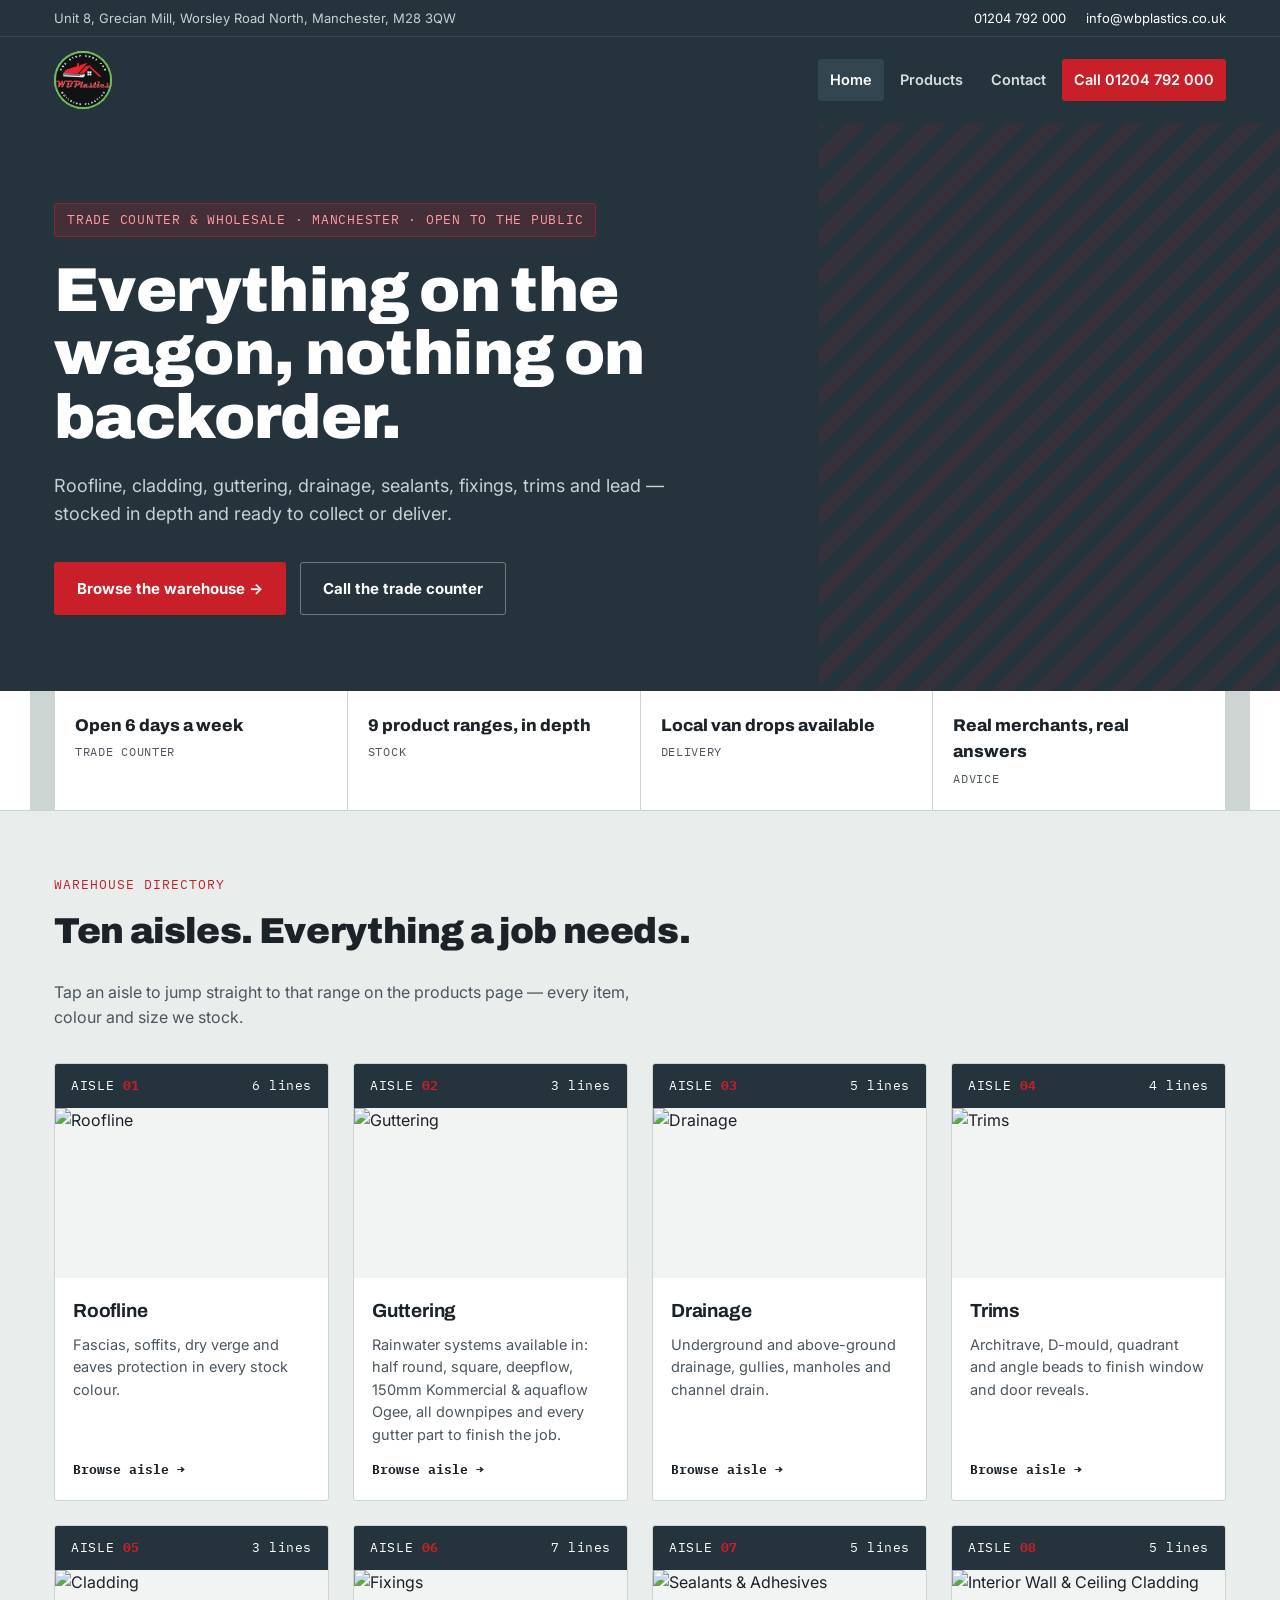
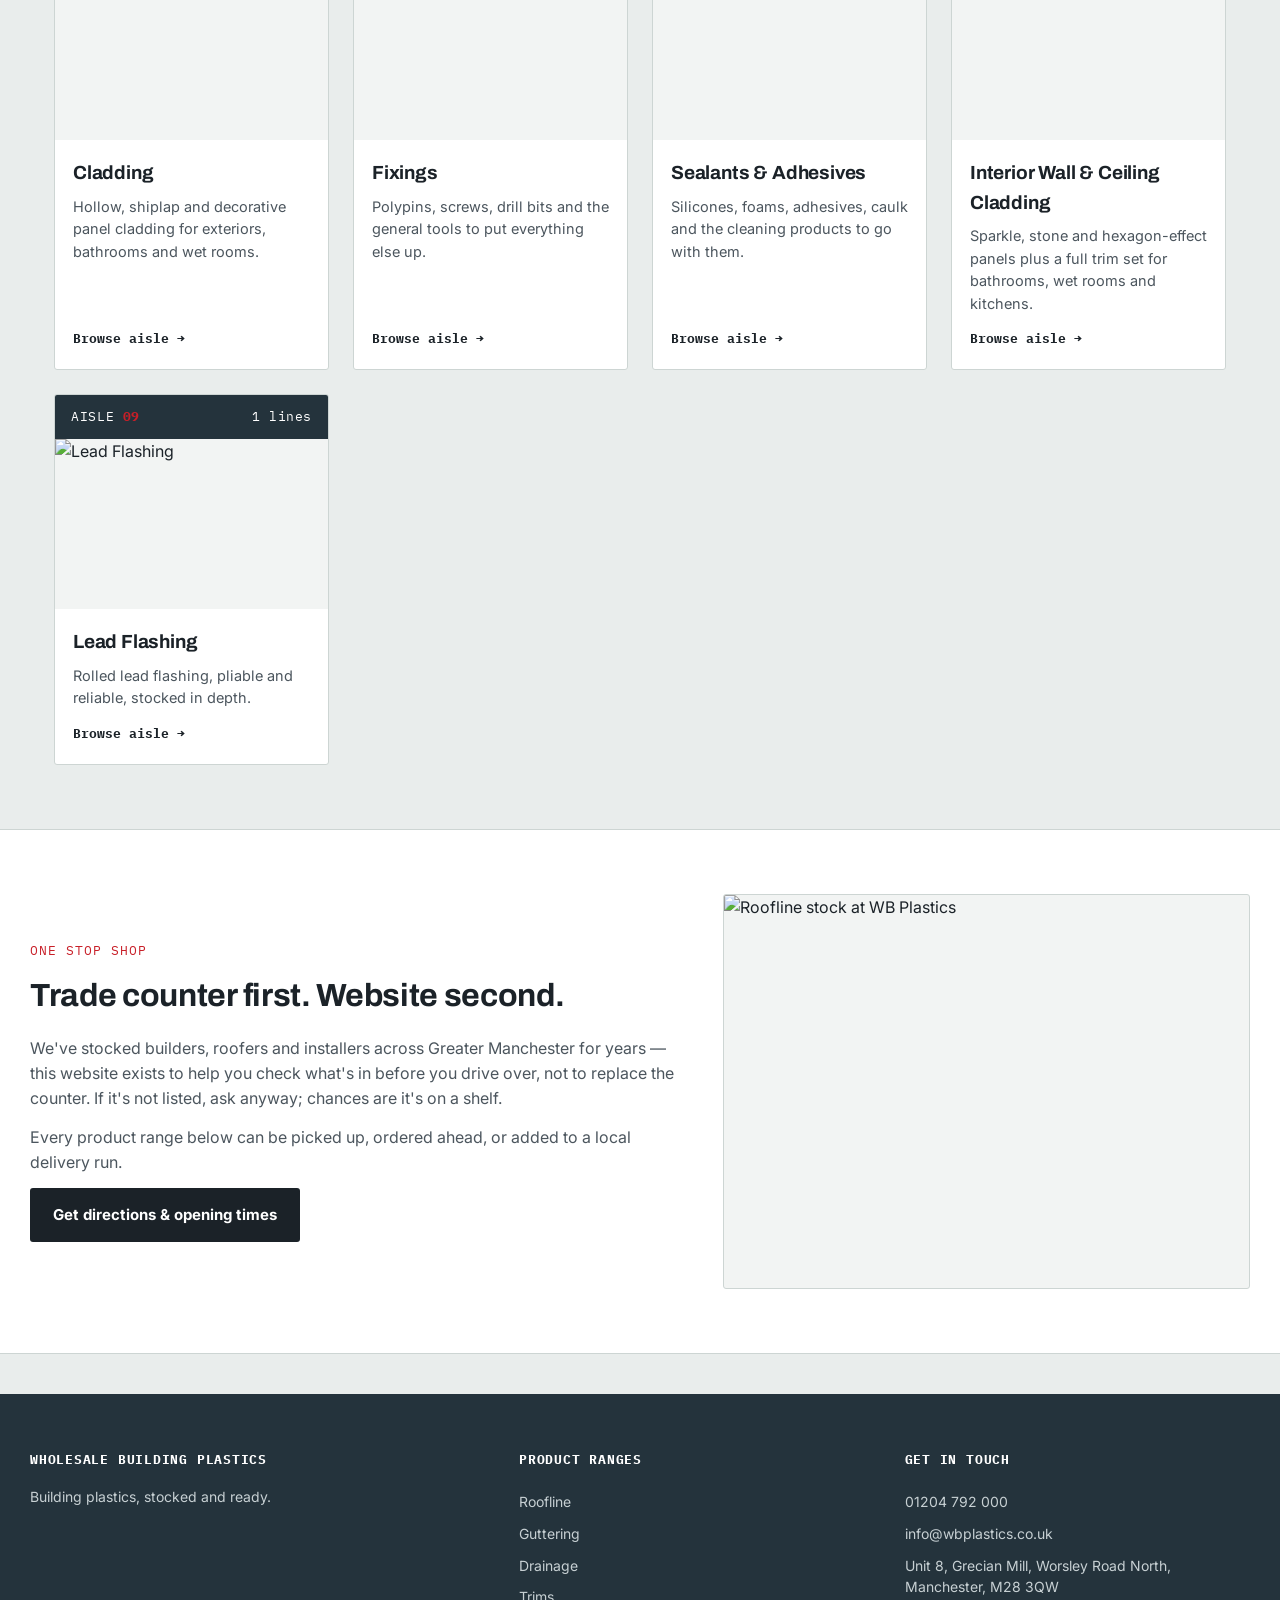
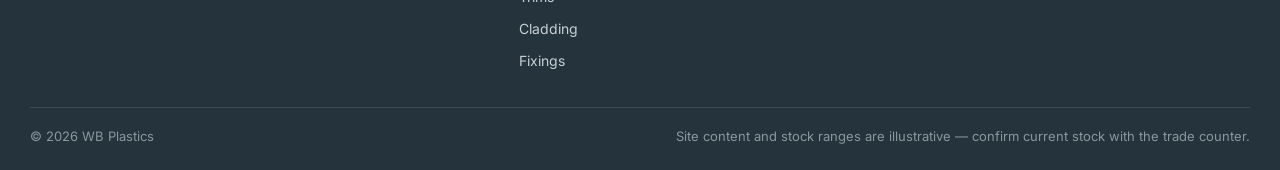
==== files/index.html @ c2d4e224 "first commit" ====
<!doctype html>
<html lang="en-GB">
<head>
<meta charset="UTF-8">
<meta name="viewport" content="width=device-width, initial-scale=1">
<title>WB Plastics — Wholesale Building Plastics, Manchester</title>
<meta name="description" content="Roofline, cladding, guttering, drainage, sealants, fixings, trims and lead — stocked in depth at our Manchester trade counter.">
<link rel="preconnect" href="https://fonts.googleapis.com">
<link href="https://fonts.googleapis.com/css2?family=Archivo:wght@600;800;900&family=Inter:wght@400;500;600;700&family=IBM+Plex+Mono:wght@400;500;700&display=swap" rel="stylesheet">
<link rel="stylesheet" href="styles.css">
</head>
<body data-page="home">

  <section class="hero" id="hero"><!-- filled by app.js --></section>

  <section class="highlights" id="highlights"><!-- filled by app.js --></section>

  <section class="section">
    <div class="wrap">
      <div class="section-head">
        <div>
          <span class="section-kicker">Warehouse directory</span>
          <h2>Ten aisles. Everything a job needs.</h2>
        </div>
        <p class="section-sub">Tap an aisle to jump straight to that range on the products page — every item, colour and size we stock.</p>
      </div>
      <div class="aisles" id="aisleGrid"><!-- filled by app.js --></div>
    </div>
  </section>

  <section class="strip">
    <div class="wrap section two-col">
      <div>
        <span class="section-kicker">One stop shop</span>
        <h2>Trade counter first. Website second.</h2>
        <p>We've stocked builders, roofers and installers across Greater Manchester for years — this website exists to help you check what's in before you drive over, not to replace the counter. If it's not listed, ask anyway; chances are it's on a shelf.</p>
        <p>Every product range below can be picked up, ordered ahead, or added to a local delivery run.</p>
        <a class="btn btn-dark" href="contact.html">Get directions &amp; opening times</a>
      </div>
      <div class="aisle-photo" style="aspect-ratio:4/3; border-radius:3px; overflow:hidden; border:1px solid var(--line);">
        <img src="https://wbplastics.co.uk/wp-content/uploads/2021/02/cropped-bigback-6.png" alt="Roofline stock at WB Plastics">
      </div>
    </div>
  </section>

  <script src="data.js"></script>
  <script src="app.js"></script>
</body>
</html>
---- files/styles.css ----
/* ==========================================================================
   WB PLASTICS — STYLESHEET
   ==========================================================================
   Everything under "1. THEME TOKENS" is the easy customisation panel.
   Change a colour or font here and it updates across the whole site.
   ========================================================================== */

/* ---------- 1. THEME TOKENS ---------- */
:root{
  /* Colours */
  --ink:        #1B2228;   /* near-black, main text */
  --ink-soft:   #4C565E;   /* secondary text */
  --paper:      #E9EDEC;   /* page background (cool stone) */
  --panel:      #FFFFFF;   /* card / panel background */
  --panel-2:    #F2F4F3;   /* alt panel background */
  --line:       #CDD5D3;   /* hairline borders */
  --accent:     #C81F28;   /* brand red (from logo) — CTAs, tags, numerals */
  --accent-ink: #FFFFFF;   /* text on top of accent */
  --slate:      #24333C;   /* deep header / footer background */
  --slate-2:    #33454F;   /* header hover / secondary panels */

  /* Type */
  --font-display: 'Archivo', 'Arial Narrow', sans-serif;
  --font-body:    'Inter', -apple-system, Segoe UI, sans-serif;
  --font-mono:    'IBM Plex Mono', 'Courier New', monospace;

  /* Layout */
  --container: 1220px;
  --radius: 3px;
  --gap: 24px;
}

/* ---------- 2. RESET ---------- */
*, *::before, *::after{ box-sizing: border-box; }
html{ scroll-behavior: smooth; }
body{
  margin:0;
  background: var(--paper);
  color: var(--ink);
  font-family: var(--font-body);
  font-size: 16px;
  line-height: 1.55;
  -webkit-font-smoothing: antialiased;
}
img{ max-width:100%; display:block; }
a{ color: inherit; text-decoration: none; }
ul{ margin:0; padding:0; list-style:none; }
h1,h2,h3,h4{ margin:0; font-family: var(--font-display); letter-spacing: -0.01em; }
p{ margin:0; }
button{ font-family: inherit; cursor:pointer; }
:focus-visible{ outline: 3px solid var(--accent); outline-offset: 2px; }

.wrap{
  max-width: var(--container);
  margin: 0 auto;
  padding: 0 24px;
}

/* ---------- 3. TOP INFO BAR ---------- */
.topbar{
  background: var(--slate);
  color: #C7D0D3;
  font-size: 13px;
}
.topbar .wrap{
  display:flex;
  flex-wrap: wrap;
  gap: 8px 20px;
  justify-content: space-between;
  padding-top: 8px;
  padding-bottom: 8px;
}
.topbar a{ color:#fff; }
.topbar a:hover{ color: var(--accent); }
.topbar-left{ display:flex; gap:20px; flex-wrap:wrap; }

/* ---------- 4. HEADER / NAV ---------- */
.site-header{
  background: var(--slate);
  border-top: 1px solid rgba(255,255,255,.08);
  position: sticky;
  top: 0;
  z-index: 40;
}
.site-header .wrap{
  display:flex;
  align-items:center;
  justify-content: space-between;
  padding-top: 14px;
  padding-bottom: 14px;
  gap: 24px;
}
.logo{
  display:flex;
  align-items:center;
  flex-shrink:0;
}
.logo img{
  height: 58px;
  width: 58px;
  border-radius: 50%;
  display:block;
}
.main-nav{
  display:flex;
  align-items:center;
  gap: 4px;
  flex-wrap: wrap;
}
.main-nav a{
  color:#D7DEE0;
  font-size: 14.5px;
  font-weight: 600;
  padding: 10px 12px;
  border-radius: var(--radius);
}
.main-nav a:hover, .main-nav a.active{
  color:#fff;
  background: var(--slate-2);
}
.nav-cta{
  background: var(--accent) !important;
  color:#fff !important;
}
.nav-toggle{
  display:none;
  background:none; border:none; color:#fff;
  font-size: 22px;
}

/* ---------- 5. HERO ---------- */
.hero{
  background: var(--slate);
  color:#fff;
  position: relative;
  overflow:hidden;
}
.hero .wrap{
  padding-top: 80px;
  padding-bottom: 76px;
  position: relative;
  z-index: 2;
}
.hero-eyebrow{
  display:inline-block;
  font-family: var(--font-mono);
  font-size: 12.5px;
  letter-spacing: .06em;
  text-transform: uppercase;
  color: #FF9DA3;
  background: rgba(200,31,40,.20);
  border: 1px solid rgba(200,31,40,.5);
  padding: 6px 12px;
  border-radius: var(--radius);
  margin-bottom: 22px;
}
.hero h1{
  font-size: clamp(34px, 5.4vw, 62px);
  font-weight: 900;
  line-height: 1.03;
  max-width: 15ch;
  margin-bottom: 22px;
}
.hero p{
  max-width: 56ch;
  font-size: 18px;
  color: #C7D0D3;
  margin-bottom: 34px;
}
.hero-ctas{ display:flex; gap:14px; flex-wrap:wrap; }
.btn{
  display:inline-flex;
  align-items:center;
  gap:8px;
  font-weight:700;
  font-size: 15px;
  padding: 14px 22px;
  border-radius: var(--radius);
  border: 1px solid transparent;
  transition: transform .15s ease, background .15s ease;
}
.btn:hover{ transform: translateY(-1px); }
.btn-primary{ background: var(--accent); color:#fff; }
.btn-primary:hover{ background:#a6181f; }
.btn-ghost{ border-color: rgba(255,255,255,.35); color:#fff; }
.btn-ghost:hover{ background: rgba(255,255,255,.08); }
.btn-dark{ background: var(--ink); color:#fff; }
.btn-dark:hover{ background:#000; }

/* Diagonal hazard stripe motif in hero — subtle, industrial */
.hero::after{
  content:"";
  position:absolute; right:-10%; top:0; bottom:0; width:46%;
  background: repeating-linear-gradient(
    -45deg,
    rgba(200,31,40,.10) 0px, rgba(200,31,40,.10) 14px,
    transparent 14px, transparent 28px
  );
  z-index:1;
}

/* ---------- 6. HIGHLIGHTS STRIP ---------- */
.highlights{
  background: var(--panel);
  border-bottom: 1px solid var(--line);
}
.highlights .wrap{
  display:grid;
  grid-template-columns: repeat(4, 1fr);
  gap: 1px;
  background: var(--line);
  border-left:1px solid var(--line);
  border-right:1px solid var(--line);
}
.highlight-item{
  background: var(--panel);
  padding: 22px 20px;
}
.highlight-item .value{
  font-family: var(--font-display);
  font-weight: 800;
  font-size: 17px;
  margin-bottom: 4px;
}
.highlight-item .label{
  font-family: var(--font-mono);
  font-size: 11.5px;
  text-transform: uppercase;
  letter-spacing:.06em;
  color: var(--ink-soft);
}

/* ---------- 7. SECTION HEADINGS ---------- */
.section{ padding: 64px 0; }
.section-head{
  display:flex;
  align-items: flex-end;
  justify-content: space-between;
  gap: 20px;
  margin-bottom: 34px;
  flex-wrap: wrap;
}
.section-head h2{
  font-size: clamp(26px, 3.4vw, 36px);
  font-weight: 900;
}
.section-kicker{
  font-family: var(--font-mono);
  font-size: 12.5px;
  text-transform: uppercase;
  letter-spacing:.08em;
  color: var(--accent);
  display:block;
  margin-bottom: 10px;
}
.section-sub{ color: var(--ink-soft); max-width: 60ch; }

/* ---------- 8. AISLE DIRECTORY (homepage signature element) ---------- */
.aisles{
  display:grid;
  grid-template-columns: repeat(auto-fill, minmax(270px, 1fr));
  gap: var(--gap);
}
.aisle-card{
  background: var(--panel);
  border: 1px solid var(--line);
  border-radius: var(--radius);
  overflow: hidden;
  display:flex;
  flex-direction: column;
  transition: box-shadow .15s ease, transform .15s ease;
}
.aisle-card:hover{
  box-shadow: 0 14px 30px -18px rgba(27,34,40,.35);
  transform: translateY(-2px);
}
.aisle-sign{
  background: var(--slate);
  color:#fff;
  padding: 12px 16px;
  display:flex;
  align-items:center;
  justify-content: space-between;
  font-family: var(--font-mono);
  font-size: 12.5px;
  letter-spacing:.05em;
}
.aisle-sign .num{
  color: var(--accent);
  font-weight:700;
}
.aisle-photo{
  aspect-ratio: 16/10;
  background: var(--panel-2);
  overflow:hidden;
}
.aisle-photo img{ width:100%; height:100%; object-fit: cover; }
.aisle-body{ padding: 18px 18px 20px; flex:1; display:flex; flex-direction:column; }
.aisle-body h3{ font-size: 19px; margin-bottom: 8px; }
.aisle-body p{ color: var(--ink-soft); font-size: 14.5px; flex:1; margin-bottom: 14px; }
.aisle-link{
  font-family: var(--font-mono);
  font-size: 13px;
  font-weight:700;
  color: var(--ink);
  display:inline-flex;
  align-items:center;
  gap:6px;
}
.aisle-card:hover .aisle-link{ color: var(--accent); }

/* ---------- 9. ABOUT / STRIP SECTIONS ---------- */
.strip{ background: var(--panel); border-top:1px solid var(--line); border-bottom:1px solid var(--line); }
.two-col{
  display:grid;
  grid-template-columns: 1.1fr .9fr;
  gap: 48px;
  align-items:center;
}
.two-col h2{ font-size: clamp(24px,3vw,32px); margin-bottom:16px; }
.two-col p{ color: var(--ink-soft); margin-bottom: 14px; }

/* ---------- 10. PRODUCTS PAGE LAYOUT ---------- */
.products-shell{
  display:grid;
  grid-template-columns: 240px 1fr;
  gap: 40px;
  align-items:start;
  padding-top: 40px;
  padding-bottom: 80px;
}
.filter-panel{
  position: sticky;
  top: 84px;
  background: var(--panel);
  border: 1px solid var(--line);
  border-radius: var(--radius);
  padding: 18px;
}
.filter-panel h4{
  font-family: var(--font-mono);
  font-size: 11.5px;
  text-transform: uppercase;
  letter-spacing:.06em;
  color: var(--ink-soft);
  margin-bottom: 12px;
}
.search-box{
  width:100%;
  padding: 10px 12px;
  border:1px solid var(--line);
  border-radius: var(--radius);
  font-family: var(--font-body);
  font-size: 14px;
  margin-bottom: 20px;
  background: var(--panel-2);
}
.cat-list a{
  display:flex;
  justify-content:space-between;
  align-items:center;
  padding: 9px 10px;
  border-radius: var(--radius);
  font-size: 14px;
  font-weight:600;
  color: var(--ink);
}
.cat-list a .n{
  font-family: var(--font-mono);
  font-size:11px;
  color: var(--ink-soft);
}
.cat-list a:hover, .cat-list a.active{
  background: var(--panel-2);
  color: var(--accent);
}

.cat-section{ margin-bottom: 56px; scroll-margin-top: 90px; }
.cat-section-head{
  display:flex;
  align-items:baseline;
  gap:14px;
  border-bottom: 2px solid var(--ink);
  padding-bottom: 12px;
  margin-bottom: 22px;
}
.cat-section-head .bay-num{
  font-family: var(--font-mono);
  font-size: 13px;
  background: var(--accent);
  color:#fff;
  padding: 3px 9px;
  border-radius: var(--radius);
}
.cat-section-head h2{ font-size: 24px; }
.cat-section-head .count{
  margin-left:auto;
  font-family: var(--font-mono);
  font-size: 12px;
  color: var(--ink-soft);
}

.product-grid{
  display:grid;
  grid-template-columns: repeat(auto-fill, minmax(260px, 1fr));
  gap: 18px;
}
.product-card{
  background: var(--panel);
  border: 1px solid var(--line);
  border-radius: var(--radius);
  overflow:hidden;
  display:flex;
  flex-direction: column;
  transition: box-shadow .15s ease, transform .15s ease;
}
.product-card:hover{
  box-shadow: 0 14px 30px -18px rgba(27,34,40,.35);
  transform: translateY(-2px);
}
.product-photo{
  aspect-ratio: 4/3;
  background: var(--panel-2);
  display:flex; align-items:center; justify-content:center;
  overflow:hidden;
}
.product-photo img{ width:100%; height:100%; object-fit:cover; }
.product-photo .placeholder{
  font-family: var(--font-mono);
  font-size: 11px;
  color: var(--ink-soft);
  text-transform: uppercase;
  letter-spacing:.06em;
}
.product-body{ padding:16px; display:flex; flex-direction:column; gap:10px; flex:1; }
.product-body h3{ font-size: 16.5px; }
.product-body .desc{ font-size: 13.5px; color: var(--ink-soft); flex:1; }
.spec-tag{
  font-family: var(--font-mono);
  font-size: 11.5px;
  color: var(--ink-soft);
  background: var(--panel-2);
  border: 1px solid var(--line);
  border-radius: var(--radius);
  padding: 8px 10px;
}
.swatches{ display:flex; flex-wrap:wrap; gap:6px; }
.swatch{
  font-family: var(--font-mono);
  font-size: 10.5px;
  padding: 3px 8px;
  border-radius: 999px;
  border: 1px solid var(--line);
  color: var(--ink-soft);
  background: var(--panel);
}
.no-results{
  padding: 40px 0;
  color: var(--ink-soft);
  font-family: var(--font-mono);
  font-size: 14px;
}

/* ---------- 10b. PRODUCT DETAIL PAGE ---------- */
.detail-crumb{
  display:flex;
  align-items:center;
  gap:8px;
  flex-wrap:wrap;
  padding-top: 22px;
  font-family: var(--font-mono);
  font-size: 12.5px;
  color: var(--ink-soft);
}
.detail-crumb a:hover{ color: var(--accent); }
.detail-crumb span:last-child{ color: var(--ink); font-weight:600; }

.product-detail-shell{
  display:grid;
  grid-template-columns: 1fr 1fr;
  gap: 48px;
  align-items:start;
  padding-top: 24px;
  padding-bottom: 80px;
}
.product-detail-photo{
  aspect-ratio: 4/3;
  background: var(--panel-2);
  border: 1px solid var(--line);
  border-radius: var(--radius);
  display:flex; align-items:center; justify-content:center;
  overflow:hidden;
  position: sticky;
  top: 84px;
}
.product-detail-photo img{ width:100%; height:100%; object-fit:cover; }
.product-detail-photo .placeholder{
  font-family: var(--font-mono);
  font-size: 12px;
  color: var(--ink-soft);
  text-transform: uppercase;
  letter-spacing:.06em;
}
.product-detail-info{ display:flex; flex-direction:column; gap:18px; }
.product-detail-info h1{
  font-size: clamp(26px, 3.4vw, 36px);
  font-weight: 900;
}
.product-detail-info .desc{ color: var(--ink-soft); font-size: 15.5px; max-width: 52ch; }
.detail-field label{
  font-family: var(--font-mono);
  font-size: 11.5px;
  text-transform: uppercase;
  letter-spacing:.06em;
  color: var(--ink-soft);
  display:block;
  margin-bottom: 8px;
}
.detail-field select{
  width:100%;
  max-width: 340px;
  padding: 12px 14px;
  border: 1px solid var(--line);
  border-radius: var(--radius);
  font-family: var(--font-body);
  font-size: 15px;
  background: var(--panel);
  color: var(--ink);
}
.detail-field select:focus,
.detail-field select:focus-visible{
  outline: none;
  border-color: var(--ink-soft);
}
.product-detail-info .btn{ align-self: flex-start; margin-top: 6px; }

/* ---------- 11. CONTACT PAGE ---------- */
.contact-shell{
  display:grid;
  grid-template-columns: .9fr 1.1fr;
  gap: 40px;
  padding-top: 48px;
  padding-bottom: 80px;
  align-items:start;
}
.contact-card{
  background: var(--panel);
  border: 1px solid var(--line);
  border-radius: var(--radius);
  padding: 26px;
}
.contact-card h3{ font-size:13px; font-family: var(--font-mono); text-transform:uppercase; letter-spacing:.06em; color: var(--ink-soft); margin-bottom:6px;}
.contact-card p{ margin-bottom: 18px; font-size: 15.5px; }
.contact-card a.big{ font-size: 19px; font-weight:800; font-family: var(--font-display); }
.map-frame{
  border:0; width:100%; height: 260px; border-radius: var(--radius);
  border: 1px solid var(--line);
  margin-top: 8px;
}
.form-grid{ display:grid; gap:14px; }
.form-grid label{ font-size: 13px; font-weight:700; display:block; margin-bottom:6px; }
.form-grid input, .form-grid textarea{
  width:100%;
  padding: 12px 14px;
  border:1px solid var(--line);
  border-radius: var(--radius);
  font-family: var(--font-body);
  font-size: 15px;
  background: var(--panel);
}
.form-grid textarea{ min-height: 130px; resize: vertical; }
.form-note{ font-size:13px; color: var(--ink-soft); }

/* ---------- 12. FOOTER ---------- */
.site-footer{ background: var(--slate); color:#C7D0D3; margin-top: 40px; }
.footer-grid{
  display:grid;
  grid-template-columns: 1.3fr 1fr 1fr;
  gap: 40px;
  padding: 56px 0 30px;
}
.footer-grid h4{
  color:#fff;
  font-size: 13px;
  font-family: var(--font-mono);
  text-transform: uppercase;
  letter-spacing:.06em;
  margin-bottom: 16px;
}
.footer-grid a{ display:block; padding: 5px 0; font-size:14px; color:#C7D0D3; }
.footer-grid a:hover{ color: var(--accent); }
.footer-bottom{
  border-top: 1px solid rgba(255,255,255,.12);
  padding: 18px 0 24px;
  font-size: 13px;
  color: #8B979C;
  display:flex;
  justify-content: space-between;
  flex-wrap:wrap;
  gap:10px;
}

/* ---------- 13. RESPONSIVE ---------- */
@media (max-width: 900px){
  .topbar{ display:none; }
  .main-nav{ display:none; }
  .nav-toggle{ display:block; }
  .main-nav.open{
    display:flex;
    flex-direction:column;
    position:absolute;
    top:100%; left:0; right:0;
    background: var(--slate);
    padding: 10px 16px 18px;
    border-top: 1px solid rgba(255,255,255,.1);
  }
  .highlights .wrap{ grid-template-columns: repeat(2,1fr); }
  .two-col{ grid-template-columns: 1fr; }
  .products-shell{ grid-template-columns: 1fr; }
  .filter-panel{ position: static; }
  .product-detail-shell{ grid-template-columns: 1fr; }
  .product-detail-photo{ position: static; }
  .contact-shell{ grid-template-columns: 1fr; }
  .footer-grid{ grid-template-columns: 1fr 1fr; }
}
@media (max-width: 560px){
  .wrap{ padding: 0 28px; }
  .highlights .wrap{ grid-template-columns: 1fr 1fr; }
  .footer-grid{ grid-template-columns: 1fr; }
  .hero-ctas{ flex-direction:column; align-items:stretch; }

  .product-grid{ grid-template-columns: repeat(3, 1fr); gap: 8px; }
  .product-card .desc,
  .product-card .swatches,
  .product-card .spec-tag{ display:none; }
  .product-body{ padding: 8px; gap:4px; }
  .product-body h3{ font-size: 11.5px; line-height:1.3; }
}

@media (prefers-reduced-motion: reduce){
  *{ scroll-behavior: auto !important; transition:none !important; }
}
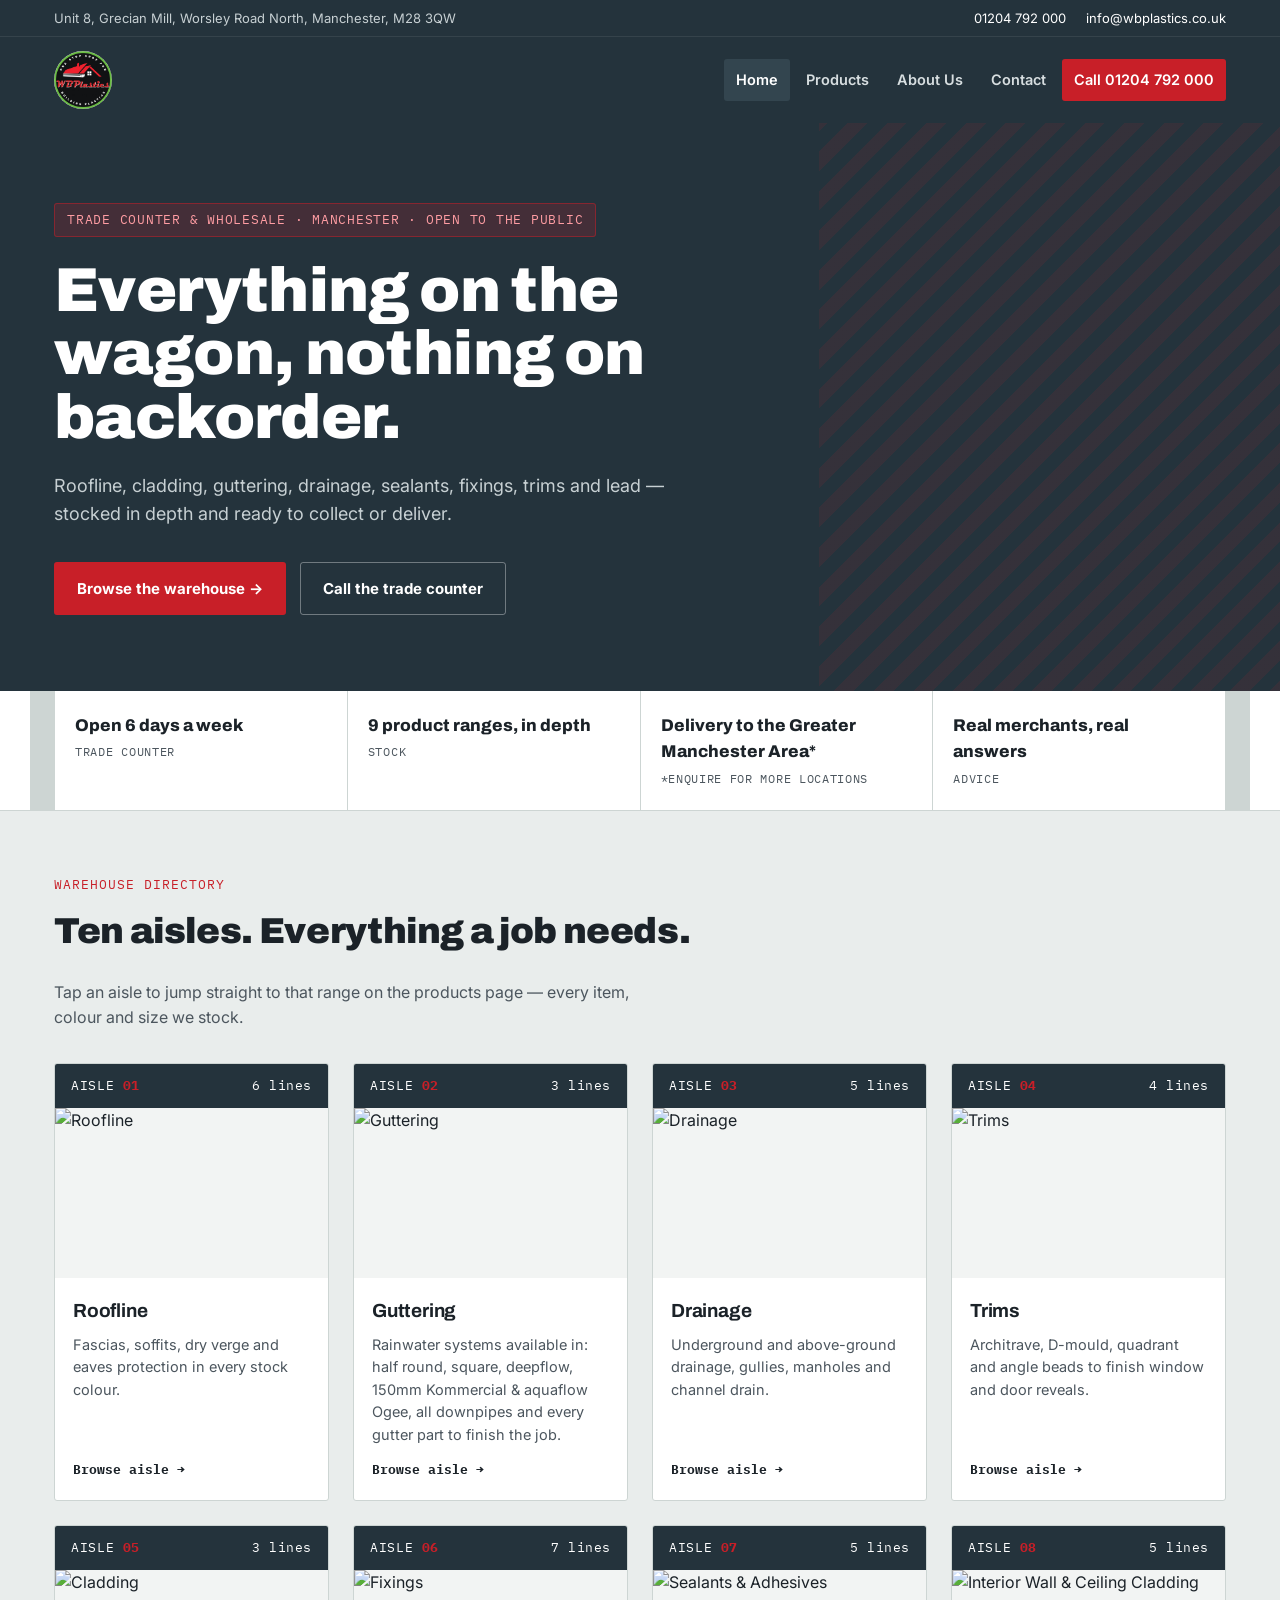
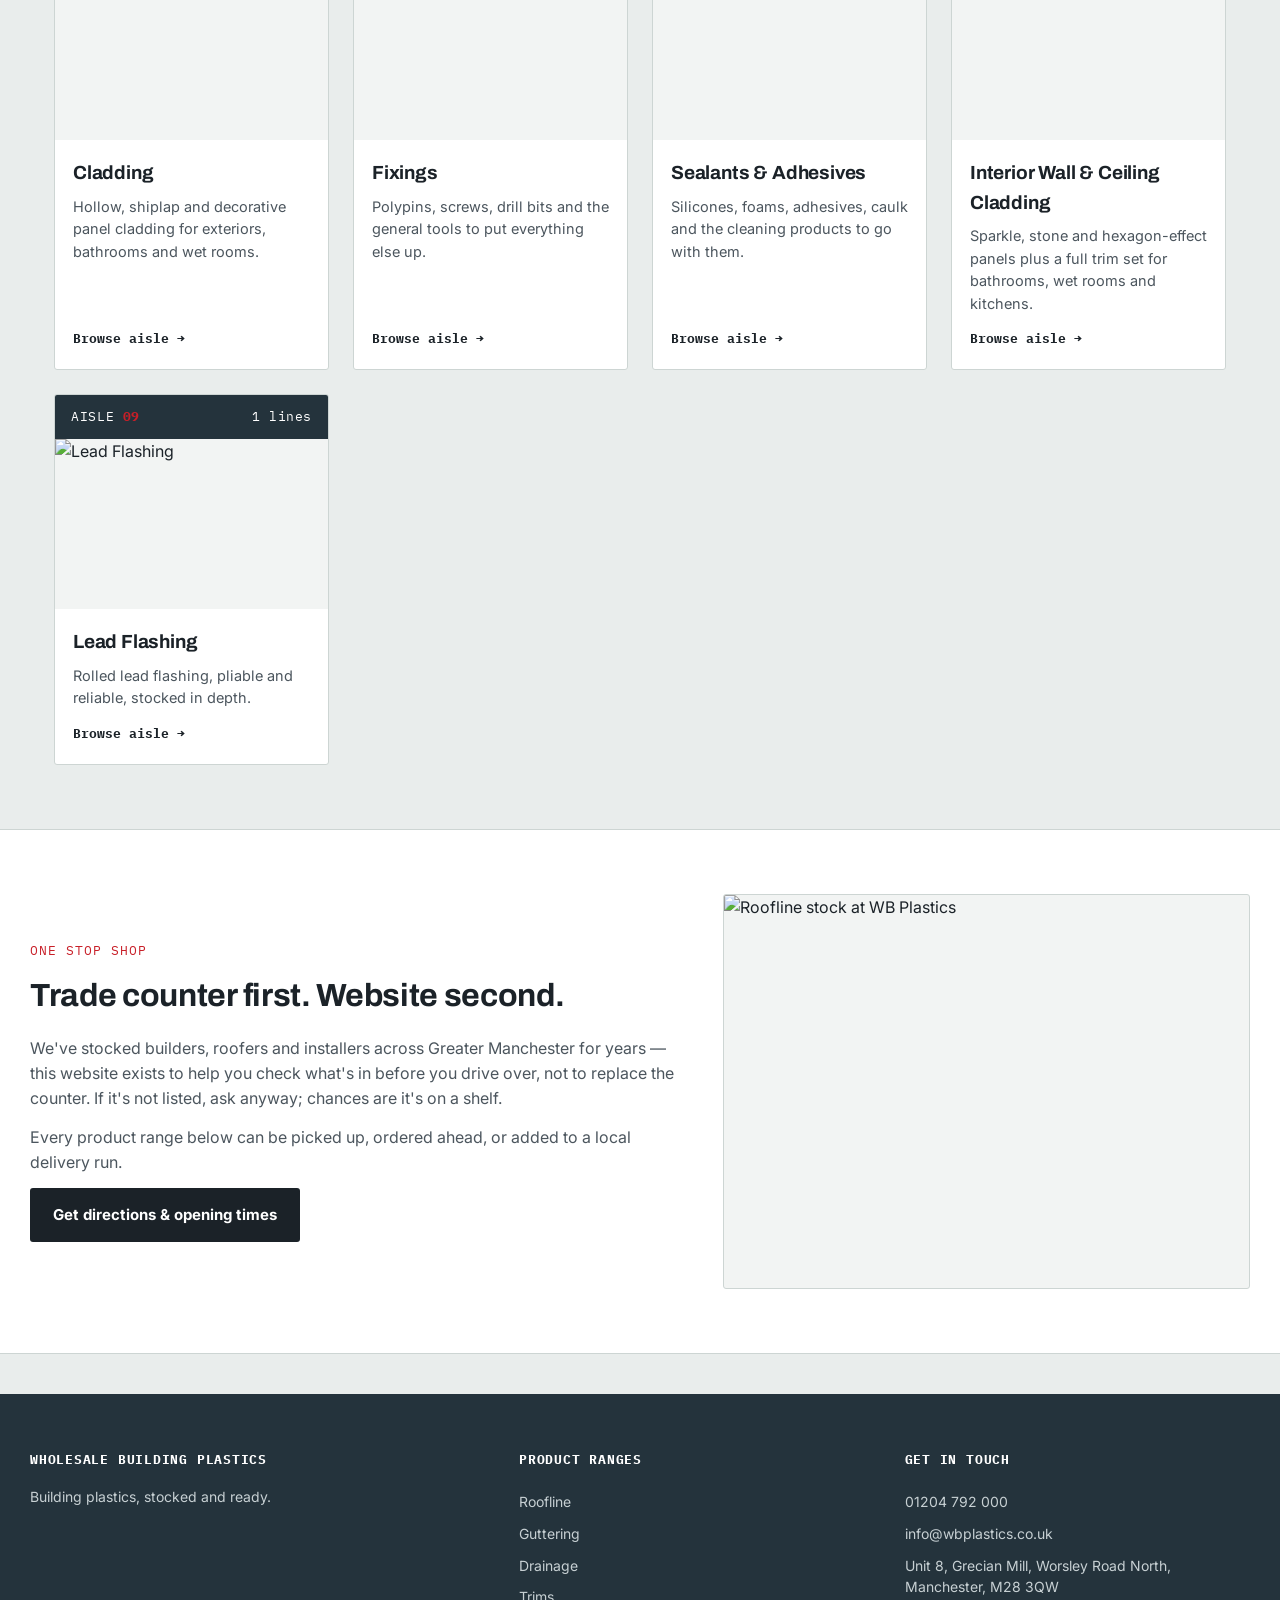
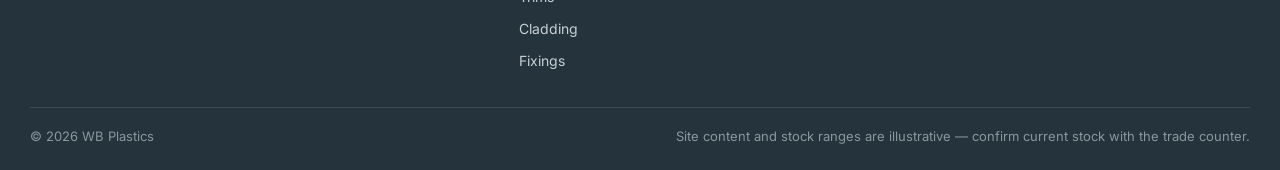
==== commit 655af2d9: "Add local SEO for Greater Manchester (Salford, Bolton, Bury, Wigan) - Inject LocalBusiness/HardwareS" ====
--- a/files/index.html
+++ b/files/index.html
@@ -3,8 +3,20 @@
 <head>
 <meta charset="UTF-8">
 <meta name="viewport" content="width=device-width, initial-scale=1">
-<title>WB Plastics — Wholesale Building Plastics, Manchester</title>
-<meta name="description" content="Roofline, cladding, guttering, drainage, sealants, fixings, trims and lead — stocked in depth at our Manchester trade counter.">
+<title>WB Plastics — Building Materials Trade Counter, Salford &amp; Greater Manchester</title>
+<meta name="description" content="Wholesale building plastics trade counter in Salford, just off the M61 — serving Salford, Bolton, Bury, Wigan and the rest of Greater Manchester with roofline, cladding, guttering, drainage, sealants and fixings.">
+<link rel="canonical" href="https://wbplastics.co.uk/index.html">
+<meta property="og:type" content="website">
+<meta property="og:locale" content="en_GB">
+<meta property="og:site_name" content="WB Plastics">
+<meta property="og:title" content="WB Plastics — Building Materials Trade Counter, Salford &amp; Greater Manchester">
+<meta property="og:description" content="Wholesale building plastics trade counter in Salford, just off the M61 — serving Salford, Bolton, Bury, Wigan and the rest of Greater Manchester.">
+<meta property="og:url" content="https://wbplastics.co.uk/index.html">
+<meta property="og:image" content="https://wbplastics.co.uk/assets/logo.jpg">
+<meta name="twitter:card" content="summary">
+<meta name="twitter:title" content="WB Plastics — Building Materials Trade Counter, Salford &amp; Greater Manchester">
+<meta name="twitter:description" content="Wholesale building plastics trade counter in Salford, just off the M61 — serving Greater Manchester.">
+<meta name="twitter:image" content="https://wbplastics.co.uk/assets/logo.jpg">
 <link rel="preconnect" href="https://fonts.googleapis.com">
 <link href="https://fonts.googleapis.com/css2?family=Archivo:wght@600;800;900&family=Inter:wght@400;500;600;700&family=IBM+Plex+Mono:wght@400;500;700&display=swap" rel="stylesheet">
 <link rel="stylesheet" href="styles.css">
--- a/files/styles.css
+++ b/files/styles.css
@@ -319,6 +319,33 @@
 }
 .two-col h2{ font-size: clamp(24px,3vw,32px); margin-bottom:16px; }
 .two-col p{ color: var(--ink-soft); margin-bottom: 14px; }
+
+.map-feature{
+  position: relative;
+  height: 320px;
+  border-radius: var(--radius);
+  overflow: hidden;
+  border: 1px solid var(--line);
+}
+.map-feature iframe{ width:100%; height:100%; border:0; display:block; }
+.map-feature .map-badge{
+  position: absolute;
+  top: 14px;
+  left: 14px;
+  display:flex;
+  align-items:center;
+  gap:6px;
+  background: var(--panel);
+  color: var(--ink);
+  font-family: var(--font-body);
+  font-weight: 700;
+  font-size: 13.5px;
+  padding: 9px 14px;
+  border-radius: var(--radius);
+  border: 1px solid var(--line);
+  box-shadow: 0 2px 8px rgba(0,0,0,.15);
+}
+.map-feature .map-badge:hover{ background: var(--panel-2); }
 
 /* ---------- 10. PRODUCTS PAGE LAYOUT ---------- */
 .products-shell{
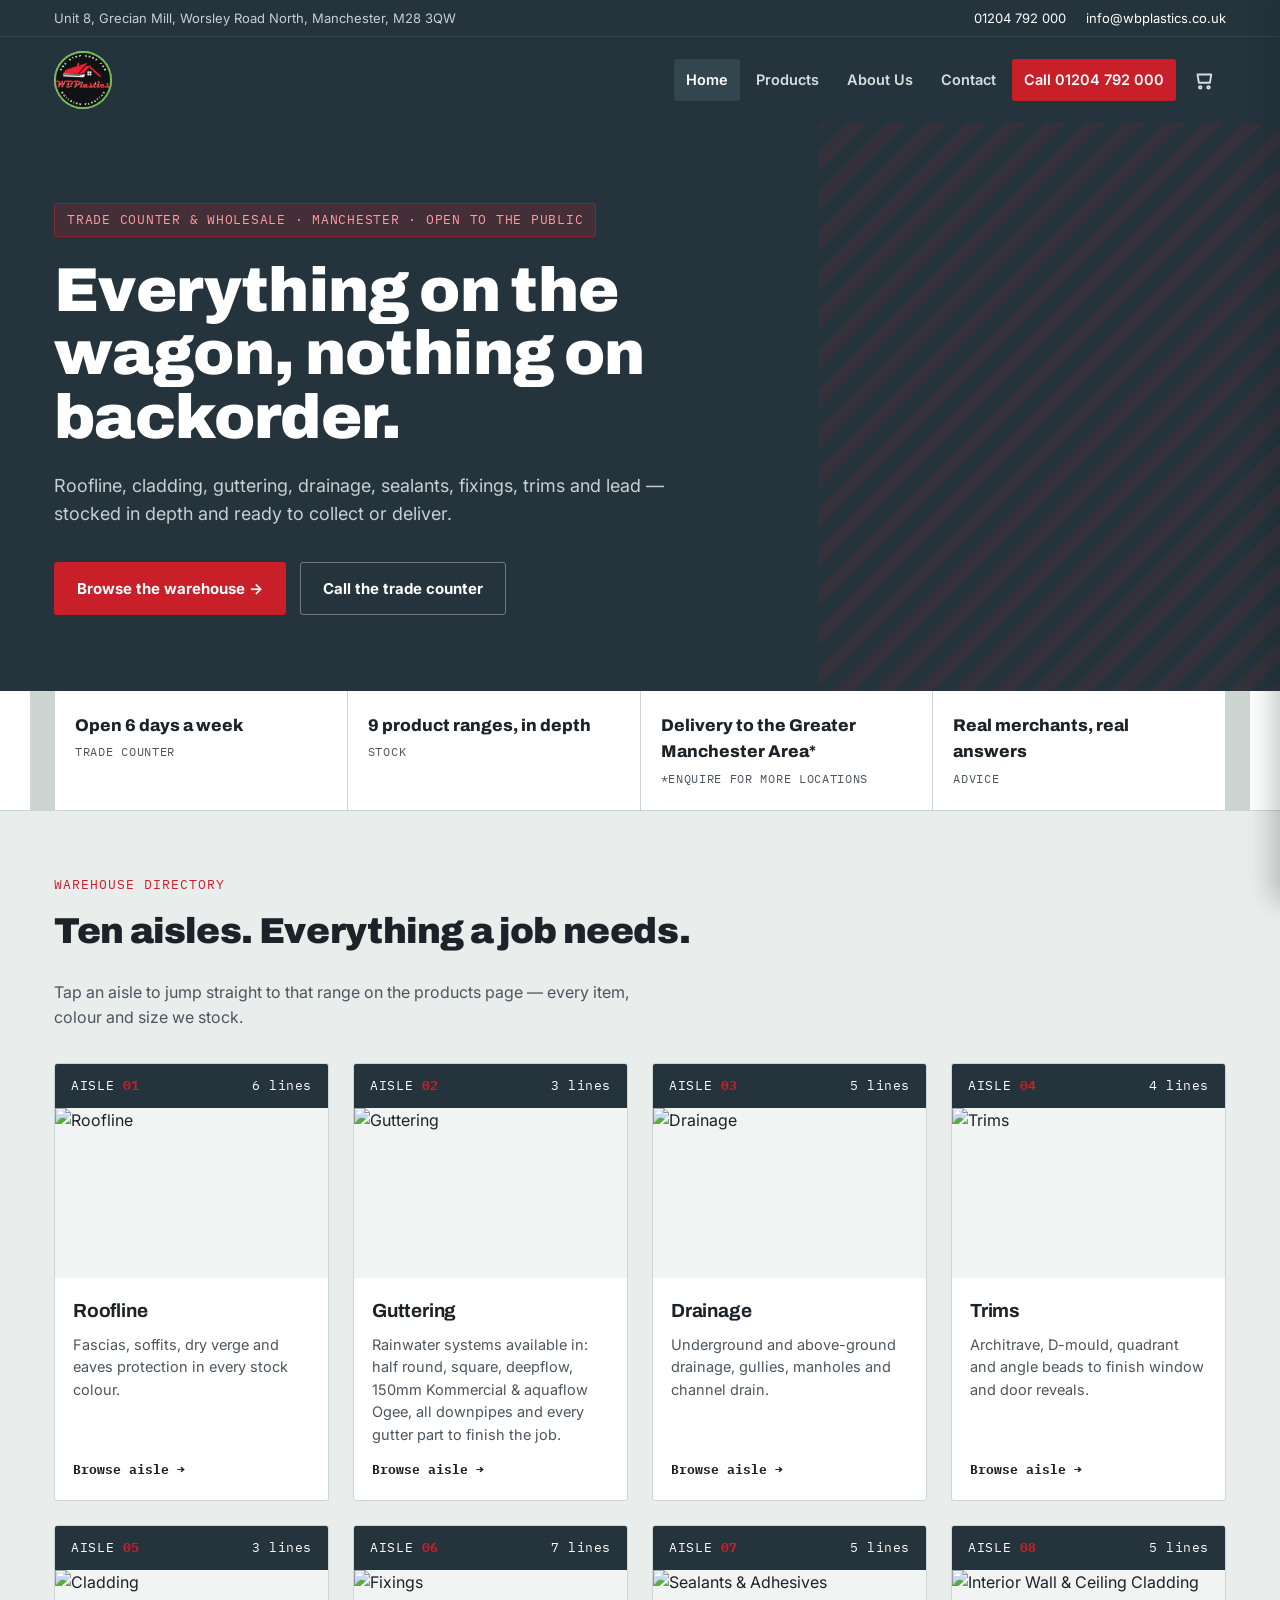
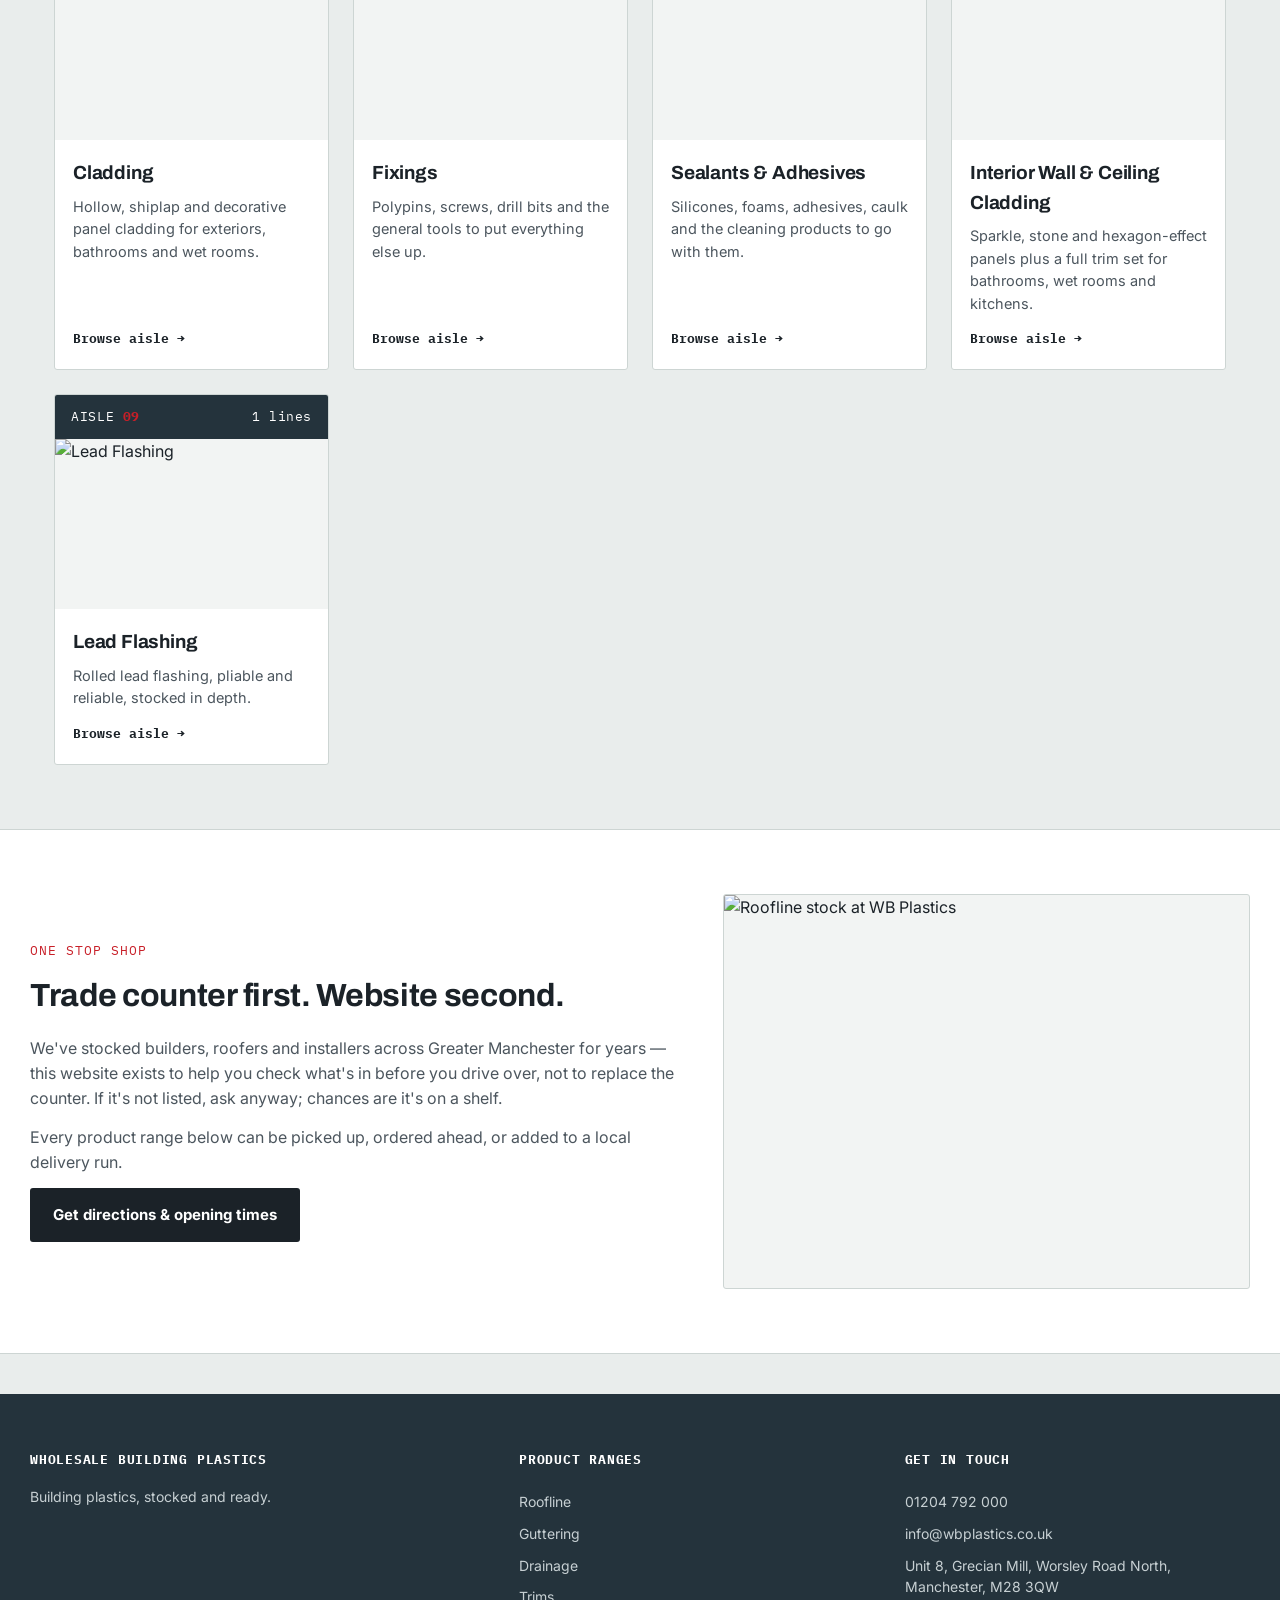
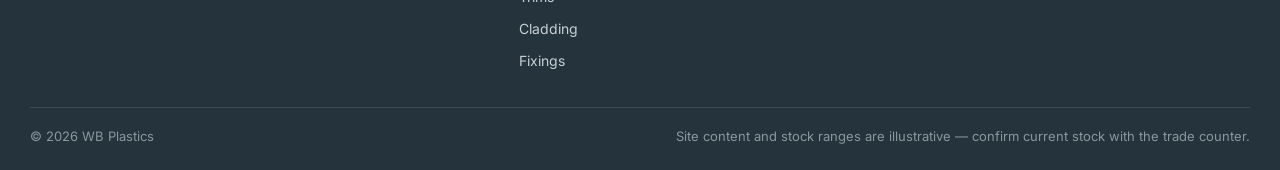
==== commit 3d2a79fc: "Add basket, Click & Collect and Home Delivery checkout Adds a persistent basket (localStorage) with " ====
--- a/files/index.html
+++ b/files/index.html
@@ -56,6 +56,7 @@
   </section>
 
   <script src="data.js"></script>
+  <script src="basket.js"></script>
   <script src="app.js"></script>
 </body>
 </html>
--- a/files/styles.css
+++ b/files/styles.css
@@ -626,6 +626,206 @@
   flex-wrap:wrap;
   gap:10px;
 }
+
+/* ---------- 13b. BASKET ---------- */
+.basket-icon{
+  position: relative;
+  display:flex;
+  align-items:center;
+  padding: 10px 10px;
+  color:#D7DEE0;
+  border-radius: var(--radius);
+}
+.basket-icon:hover{ color:#fff; background: var(--slate-2); }
+.basket-badge{
+  position:absolute;
+  top:2px; right:2px;
+  background: var(--accent);
+  color:#fff;
+  font-family: var(--font-mono);
+  font-size: 10.5px;
+  font-weight:700;
+  min-width:16px;
+  height:16px;
+  line-height:16px;
+  text-align:center;
+  border-radius: 999px;
+  padding: 0 3px;
+}
+
+/* Product card: outer wrapper is now a div (not an <a>) so the
+   "Add to basket" button can sit outside the anchor that links
+   to the product detail page. */
+.product-card-link{ display:flex; flex-direction:column; flex:1; }
+.product-card-actions{
+  display:flex;
+  align-items:center;
+  justify-content:space-between;
+  gap: 10px;
+  padding: 0 16px 16px;
+}
+.product-price{ font-family: var(--font-display); font-weight:800; font-size:15px; }
+.btn-sm{ padding: 9px 14px; font-size: 13px; }
+
+.detail-price{ font-family: var(--font-display); font-weight:800; font-size: 22px; }
+.detail-actions{ display:flex; align-items:center; gap:12px; flex-wrap:wrap; margin-top:6px; }
+
+/* Qty stepper — shared by the product detail page and the basket page */
+.qty-stepper{
+  display:inline-flex;
+  align-items:center;
+  border:1px solid var(--line);
+  border-radius: var(--radius);
+  width: fit-content;
+}
+.qty-btn{
+  background: var(--panel-2);
+  border:none;
+  width:34px; height:34px;
+  font-size:16px;
+  font-weight:700;
+  color: var(--ink);
+}
+.qty-btn:hover{ background: var(--line); }
+.qty-value{ min-width:32px; text-align:center; font-family: var(--font-mono); font-size:14px; }
+
+/* Drawer + overlay (desktop) */
+.basket-overlay{
+  position: fixed;
+  inset:0;
+  background: rgba(27,34,40,.45);
+  z-index: 60;
+  opacity:0;
+  pointer-events:none;
+  transition: opacity .2s ease;
+}
+.basket-overlay.open{ opacity:1; pointer-events:auto; }
+
+.basket-drawer{
+  position: fixed;
+  top:0; right:0; bottom:0;
+  width: clamp(320px, 25vw, 480px);
+  background: var(--panel);
+  border-left: 1px solid var(--line);
+  box-shadow: -8px 0 24px rgba(27,34,40,.25);
+  z-index: 61;
+  transform: translateX(100%);
+  transition: transform .25s ease;
+  display:flex;
+  flex-direction:column;
+}
+.basket-drawer.open{ transform: translateX(0); }
+.basket-drawer-head{
+  display:flex;
+  align-items:center;
+  justify-content:space-between;
+  padding: 18px 20px;
+  border-bottom:1px solid var(--line);
+}
+.basket-drawer-close{ background:none; border:none; font-size:20px; line-height:1; color: var(--ink-soft); }
+.basket-drawer-close:hover{ color: var(--accent); }
+.basket-drawer-body{ flex:1; overflow-y:auto; padding: 16px 20px; }
+.basket-drawer-foot{ padding: 16px 20px; border-top:1px solid var(--line); }
+.basket-drawer-checkout{ display:flex; width:100%; justify-content:center; text-align:center; margin-top:12px; }
+.basket-line-compact{ padding: 14px 0; }
+
+/* Basket page */
+.basket-storage-warning{
+  font-family: var(--font-mono);
+  font-size: 12.5px;
+  color: var(--ink-soft);
+  background: var(--panel-2);
+  border: 1px solid var(--line);
+  border-radius: var(--radius);
+  padding: 10px 14px;
+  margin-top: 10px;
+}
+.basket-shell{
+  display:grid;
+  grid-template-columns: 1.4fr 1fr;
+  gap: 40px;
+  padding-top: 10px;
+  padding-bottom: 80px;
+  align-items:start;
+}
+.basket-line{
+  display:grid;
+  grid-template-columns: 80px 1fr auto;
+  gap:14px;
+  padding:16px 0;
+  border-bottom:1px solid var(--line);
+  align-items:center;
+}
+.basket-line-photo{
+  aspect-ratio:1;
+  background:var(--panel-2);
+  border-radius:var(--radius);
+  overflow:hidden;
+  display:flex; align-items:center; justify-content:center;
+}
+.basket-line-photo img{ width:100%; height:100%; object-fit:cover; }
+.basket-line-photo .placeholder{ font-family: var(--font-mono); font-size: 9.5px; color: var(--ink-soft); text-align:center; padding: 0 4px; }
+.basket-line-body h3{ font-size: 15.5px; margin-bottom: 4px; }
+.basket-line-options{ display:flex; gap:6px; flex-wrap:wrap; margin: 6px 0; }
+.basket-line-meta{ display:flex; flex-direction:column; align-items:flex-end; gap:8px; }
+.basket-line-price{ font-family: var(--font-display); font-weight:800; }
+.basket-remove{ background:none; border:none; font-family:var(--font-mono); font-size:12px; color: var(--ink-soft); text-decoration:underline; }
+.basket-remove:hover{ color: var(--accent); }
+.basket-empty{ padding: 40px 0; color: var(--ink-soft); }
+.basket-back-link{ background:none; border:none; font-family:var(--font-mono); font-size:12.5px; color: var(--ink-soft); margin-bottom:10px; display:block; }
+.basket-back-link:hover{ color: var(--accent); }
+
+.fulfilment-panel{
+  margin-top: 30px;
+  background: var(--panel);
+  border:1px solid var(--line);
+  border-radius: var(--radius);
+  padding: 20px;
+}
+.fulfilment-panel h4{
+  font-family: var(--font-mono);
+  font-size: 11.5px;
+  text-transform: uppercase;
+  letter-spacing:.06em;
+  color: var(--ink-soft);
+  margin-bottom: 14px;
+}
+.fulfilment-toggle{ display:flex; gap:8px; margin-bottom:18px; }
+.fulfilment-option{
+  flex:1;
+  padding: 12px;
+  border:1px solid var(--line);
+  border-radius: var(--radius);
+  background: var(--panel-2);
+  font-weight:700;
+  font-size:14px;
+  color: var(--ink-soft);
+}
+.fulfilment-option.active{ background: var(--ink); color:#fff; border-color: var(--ink); }
+.fulfilment-detail p{ color: var(--ink-soft); font-size: 14.5px; margin-bottom: 10px; }
+.fulfilment-detail .form-grid{ margin-top: 14px; }
+
+.order-summary{
+  background: var(--panel);
+  border:1px solid var(--line);
+  border-radius:var(--radius);
+  padding:20px;
+}
+.order-summary h4{
+  font-family: var(--font-mono);
+  font-size: 11.5px;
+  text-transform: uppercase;
+  letter-spacing:.06em;
+  color: var(--ink-soft);
+  margin-bottom: 14px;
+}
+.summary-row{ display:flex; justify-content:space-between; padding:8px 0; font-size:14.5px; }
+.summary-total{ border-top:1px solid var(--line); margin-top:8px; padding-top:14px; font-weight:800; font-size:17px; }
+.payment-stub{ margin-top:20px; border-top:1px solid var(--line); padding-top:20px; }
+.payment-stub .btn{ width:100%; justify-content:center; }
+.payment-stub .btn[disabled]{ opacity:.5; cursor:not-allowed; }
+.payment-stub .btn[disabled]:hover{ transform:none; }
+.payment-note{ font-family: var(--font-mono); font-size:12px; color: var(--ink-soft); margin-top:10px; }
 
 /* ---------- 13. RESPONSIVE ---------- */
 @media (max-width: 900px){
@@ -649,6 +849,7 @@
   .product-detail-photo{ position: static; }
   .contact-shell{ grid-template-columns: 1fr; }
   .footer-grid{ grid-template-columns: 1fr 1fr; }
+  .basket-shell{ grid-template-columns: 1fr; }
 }
 @media (max-width: 560px){
   .wrap{ padding: 0 28px; }
@@ -662,6 +863,9 @@
   .product-card .spec-tag{ display:none; }
   .product-body{ padding: 8px; gap:4px; }
   .product-body h3{ font-size: 11.5px; line-height:1.3; }
+  .product-card-actions{ padding: 0 8px 8px; flex-direction:column; align-items:stretch; gap:4px; }
+  .product-price{ font-size: 12px; text-align:center; }
+  .product-card-actions .btn-sm{ padding: 7px 6px; font-size: 11px; }
 }
 
 @media (prefers-reduced-motion: reduce){
